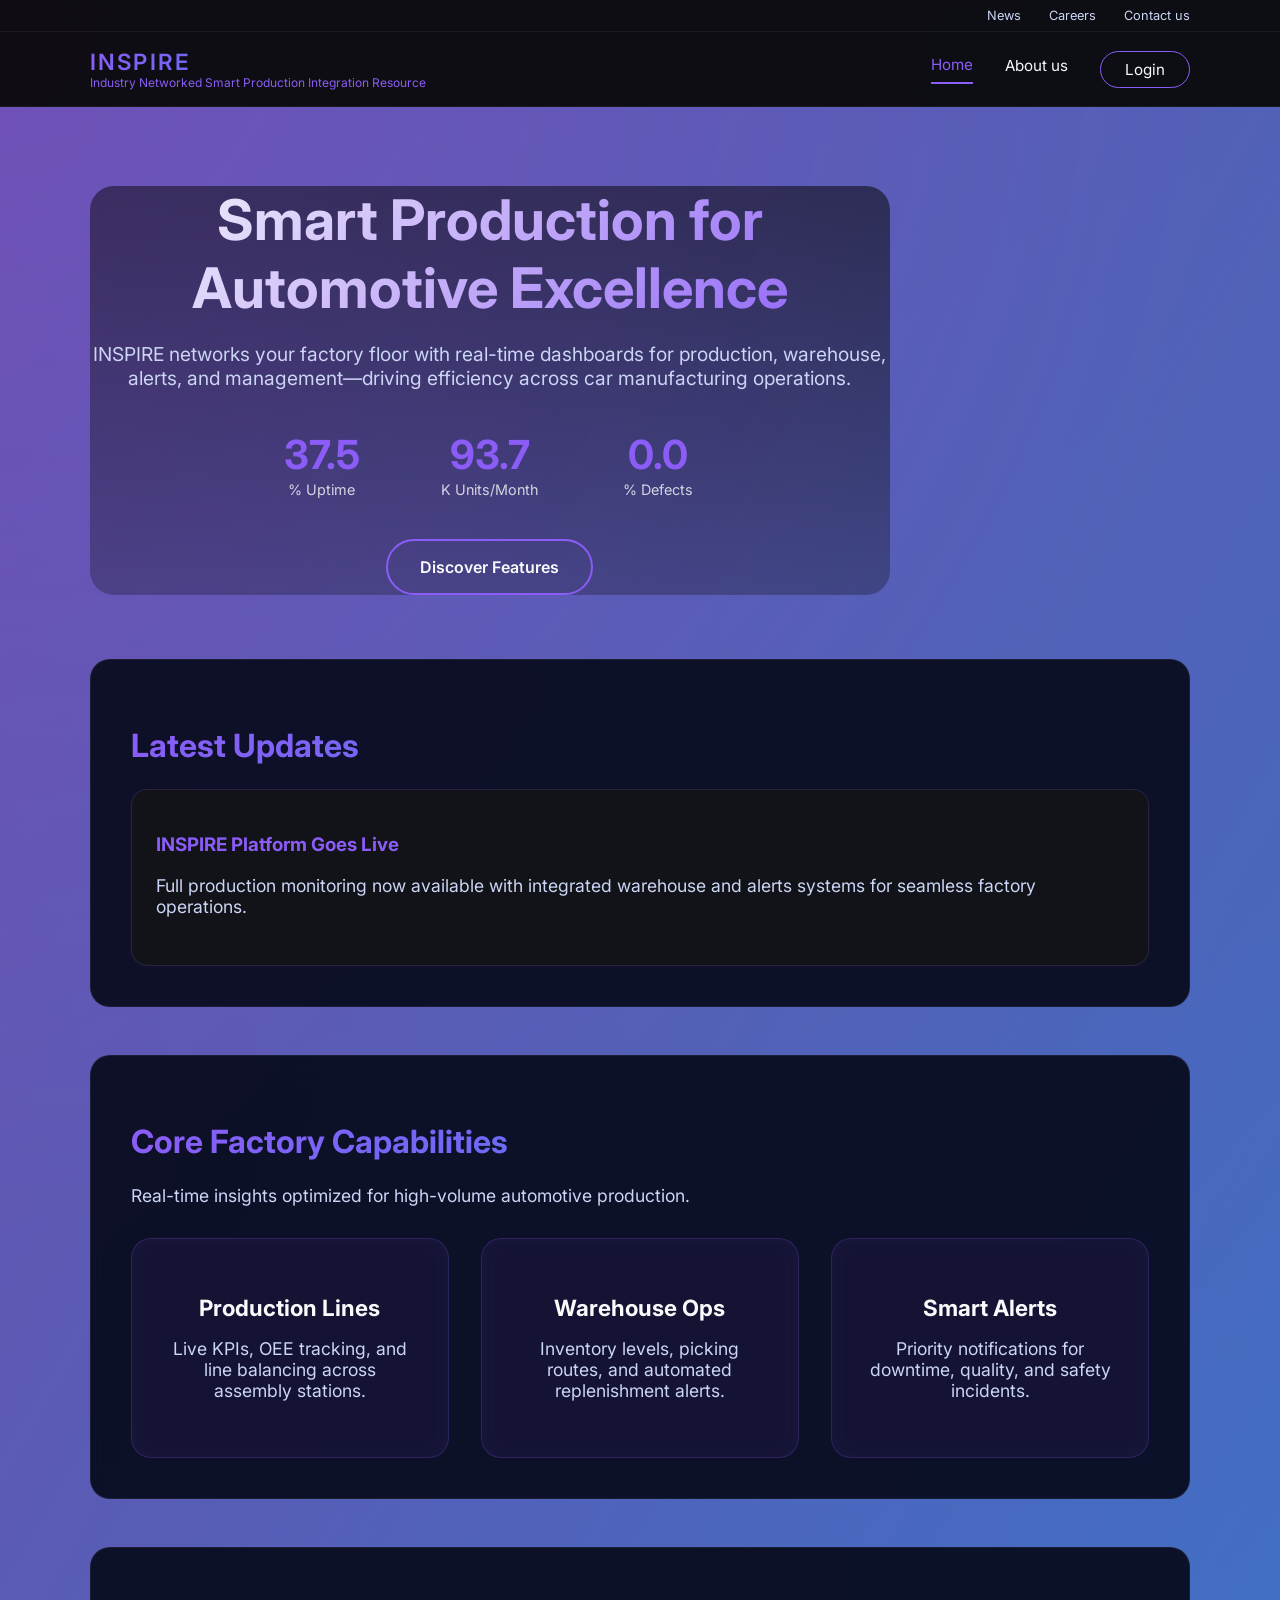
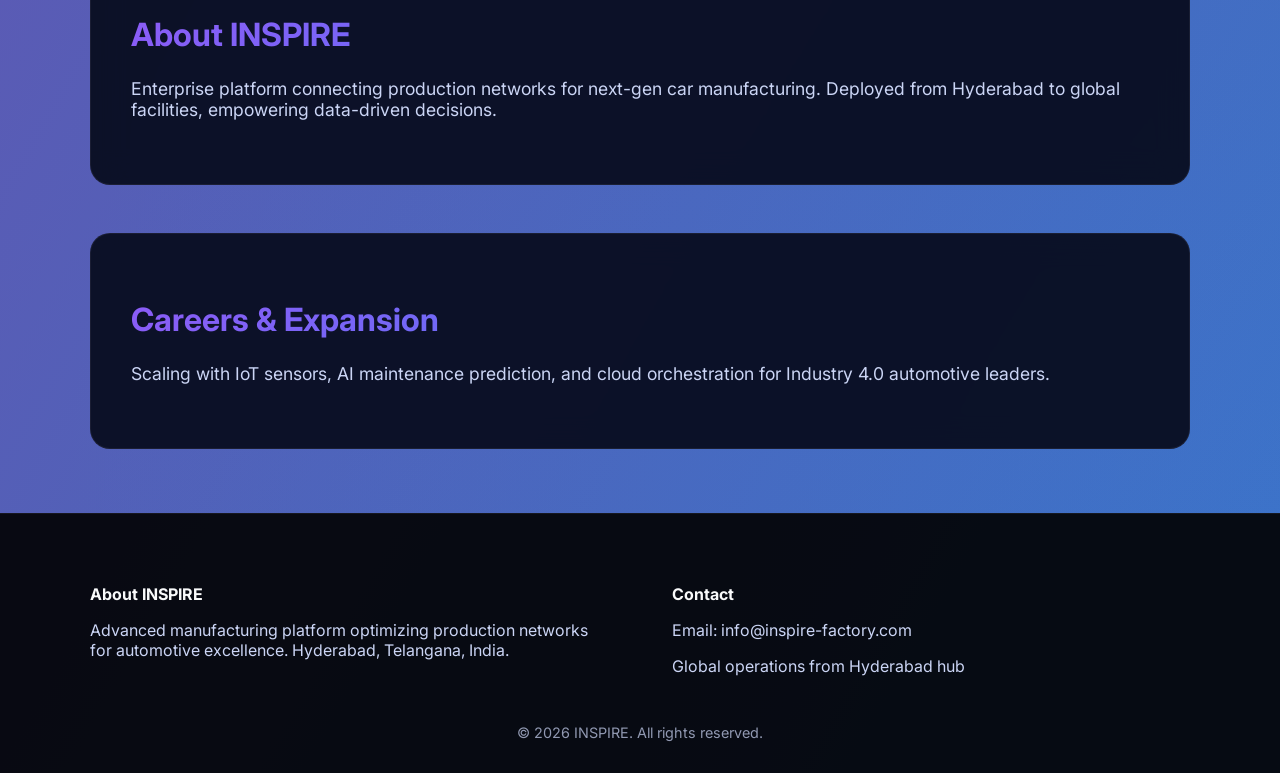
==== index.html @ c32d0c5f "trying to deploy" ====
<!DOCTYPE html>
<html lang="en">
<head>
    <meta charset="UTF-8">
    <title>INSPIRE – Industry Networked Smart Production Integration Resource</title>
    <!-- ✅ CO5: SEO Meta Tags -->
    <meta name="viewport" content="width=device-width, initial-scale=1.0">
    <meta name="description" content="INSPIRE: Real-time factory dashboard for automotive production monitoring, warehouse ops, smart alerts, and management. Hyderabad-based Industry 4.0 platform.">
    <meta name="keywords" content="factory dashboard, automotive manufacturing, IoT production, warehouse management, Industry 4.0, smart alerts">
    <meta name="author" content="INSPIRE Factory Network">
    <meta name="robots" content="index, follow">
    
    <!-- ✅ CO5: Open Graph / Social SEO -->
    <meta property="og:title" content="INSPIRE – Smart Factory Dashboard">
    <meta property="og:description" content="Real-time production, warehouse, and alerts for automotive manufacturing excellence.">
    <meta property="og:type" content="website">
    <meta property="og:url" content="https://inspire-factory.netlify.app/">
    
    <!-- ✅ CO5: PWA Manifest / Service Worker Ready -->
    <meta name="theme-color" content="#6b4fae">
    
    <link rel="stylesheet" href="../css/home.css">
    <link href="https://fonts.googleapis.com/css2?family=Inter:wght@300;400;500;600;700&display=swap" rel="stylesheet">
    
    <!-- ✅ CO5: Preload critical resources (performance/SEO) -->
    <link rel="preload" href="css/home.css" as="style">
    <link rel="preload" href="js/home.js" as="script">
</head>
<body>
    <!-- HEADER -->
    <header class="site-header">
        <!-- Utility bar -->
        <div class="utility-bar">
            <div class="utility-left"></div>
            <div class="utility-right">
                <a href="#news">News</a>
                <a href="#careers">Careers</a>
                <a href="#contact">Contact us</a>
            </div>
        </div>

        <!-- Main nav -->
        <div class="main-nav">
            <div class="brand">
                <span class="brand-acronym">INSPIRE</span>
                <span class="brand-full">Industry Networked Smart Production Integration Resource</span>
            </div>

            <nav class="nav-links">
                <a href="#" class="nav-link nav-active">Home</a>
                <a href="#about" class="nav-link">About us</a>
                <a href="login.html" class="nav-link nav-button">Login</a>
            </nav>
        </div>
    </header>

    <!-- MAIN CONTENT -->
    <main class="content">
        <!-- Hero -->
        <section class="hero-section">
            <div class="hero-bg-overlay"></div>
            <h1>Smart Production for Automotive Excellence</h1>
            <p>INSPIRE networks your factory floor with real-time dashboards for production, warehouse, alerts, and management—driving efficiency across car manufacturing operations.</p>
            <div class="hero-stats">
                <div class="stat-item">
                    <span class="stat-number" data-target="99.9">99.9</span><span>% Uptime</span>
                </div>
                <div class="stat-item">
                    <span class="stat-number" data-target="250">250</span><span>K Units/Month</span>
                </div>
                <div class="stat-item">
                    <span class="stat-number" data-target="0.1">0.1</span><span>% Defects</span>
                </div>
            </div>
            <div class="hero-actions">
                <a href="#features" class="btn-outline">Discover Features</a>
            </div>
        </section>

        <!-- News -->
        <section id="news" class="content-section">
            <h2>Latest Updates</h2>
            <article class="card news-card">
                <h3>INSPIRE Platform Goes Live</h3>
                <p>Full production monitoring now available with integrated warehouse and alerts systems for seamless factory operations.</p>
            </article>
        </section>

        <!-- Features -->
        <section id="features" class="content-section">
            <h2>Core Factory Capabilities</h2>
            <p>Real-time insights optimized for high-volume automotive production.</p>
            <div class="features-grid">
                <div class="feature-card">
                    <div class="feature-icon"></div>
                    <h3>Production Lines</h3>
                    <p>Live KPIs, OEE tracking, and line balancing across assembly stations.</p>
                </div>
                <div class="feature-card">
                    <div class="feature-icon"></div>
                    <h3>Warehouse Ops</h3>
                    <p>Inventory levels, picking routes, and automated replenishment alerts.</p>
                </div>
                <div class="feature-card">
                    <div class="feature-icon"></div>
                    <h3>Smart Alerts</h3>
                    <p>Priority notifications for downtime, quality, and safety incidents.</p>
                </div>
            </div>
        </section>

        <!-- About block -->
        <section id="about" class="content-section">
            <h2>About INSPIRE</h2>
            <p>Enterprise platform connecting production networks for next-gen car manufacturing. Deployed from Hyderabad to global facilities, empowering data-driven decisions.</p>
        </section>

        <!-- Careers placeholder -->
        <section id="careers" class="content-section">
            <h2>Careers & Expansion</h2>
            <p>Scaling with IoT sensors, AI maintenance prediction, and cloud orchestration for Industry 4.0 automotive leaders.</p>
        </section>
    </main>

    <!-- FOOTER -->
    <footer class="site-footer" id="contact">
        <div class="footer-columns">
            <div class="footer-column">
                <h4>About INSPIRE</h4>
                <p>Advanced manufacturing platform optimizing production networks for automotive excellence. Hyderabad, Telangana, India.</p>
            </div>
            <div class="footer-column">
                <h4>Contact</h4>
                <p>Email: info@inspire-factory.com</p>
                <p>Global operations from Hyderabad hub</p>
            </div>
        </div>
        <div class="footer-bottom">© 2026 INSPIRE. All rights reserved.</div>
    </footer>

    <!-- ✅ CO5: ES6 Module Import (modern JS) -->
    <script type="module" src="js/home.js"></script>
    
    <!-- ✅ CO5: Service Worker Registration (PWA/offline-ready) -->
    <script>
        // CO5: PWA Service Worker (progressive enhancement)
        if ('serviceWorker' in navigator) {
            window.addEventListener('load', () => {
                navigator.serviceWorker.register('/sw.js')
                    .then(reg => console.log('✅ SW registered:', reg))
                    .catch(err => console.log('SW failed:', err));
            });
        }
    </script>
</body>
</html>
---- css/home.css ----
:root {
    --bg-left: #6b4fae;
    --bg-right: #3a72c2;
    --surface: rgba(9, 13, 32, 0.95);
    --surface-alt: rgba(11, 15, 35, 0.96);
    --border-subtle: rgba(255, 255, 255, 0.06);
    --accent: #8B5CF6;
    --accent-strong: #d25bff;
    --text-main: #f9fafb;
    --text-muted: #cbd5f5;
    --font-main: 'Inter', system-ui, -apple-system, sans-serif;
}

*, *::before, *::after { box-sizing: border-box; }

body {
    margin: 0;
    min-height: 100vh;
    font-family: var(--font-main);
    color: var(--text-main);
    background: linear-gradient(120deg, var(--bg-left), var(--bg-right));
    display: flex;
    flex-direction: column;
    overflow-x: hidden;
}

a { color: inherit; text-decoration: none; }

/* HEADER (your structure preserved) */
.site-header {
    background: rgba(10, 10, 10, 0.95);
    backdrop-filter: blur(10px);
    border-bottom: 1px solid var(--border-subtle);
    position: fixed;
    top: 0;
    left: 0;
    right: 0;
    z-index: 100;
}

.utility-bar {
    display: flex;
    justify-content: space-between;
    align-items: center;
    padding: 0.5rem 7vw;
    font-size: 0.8rem;
    color: var(--text-muted);
    border-bottom: 1px solid var(--border-subtle);
}

.utility-right a {
    margin-left: 1.5rem;
    transition: color 0.3s ease;
}

.utility-right a:hover { color: var(--accent); }

.main-nav {
    padding: 1rem 7vw;
    display: flex;
    justify-content: space-between;
    align-items: center;
}

.brand {
    display: flex;
    flex-direction: column;
    font-weight: 600;
}

.brand-acronym {
    letter-spacing: 0.1em;
    text-transform: uppercase;
    font-size: 1.4rem;
    background: linear-gradient(135deg, var(--accent), #3B82F6);
    background-clip: text;
    -webkit-background-clip: text;
    -webkit-text-fill-color: transparent;
}

.hero-section h1 {
    font-size: clamp(2.2rem, 5vw, 3.5rem);
    margin-bottom: 1rem;
    background: linear-gradient(135deg, var(--text-main), var(--accent));
    background-clip: text;
    -webkit-background-clip: text;
    -webkit-text-fill-color: transparent;
}

.content-section h2 {
    font-size: 2rem;
    margin-bottom: 1.5rem;
    background: linear-gradient(135deg, var(--accent), #3B82F6);
    background-clip: text;
    -webkit-background-clip: text;
    -webkit-text-fill-color: transparent;
}

.brand-full {
    font-size: 0.75rem;
    color: var(--accent);
    font-weight: 400;
}

.nav-links {
    display: flex;
    align-items: center;
    gap: 2rem;
    font-size: 0.95rem;
}

.nav-link {
    color: var(--text-main);
    padding-bottom: 0.5rem;
    position: relative;
    transition: all 0.3s ease;
}

.nav-link:hover { color: var(--accent); }

.nav-active {
    color: var(--accent);
    border-bottom: 2px solid var(--accent);
}

.nav-button {
    padding: 0.5rem 1.5rem;
    border-radius: 50px;
    border: 1.5px solid var(--accent);
    transition: all 0.3s ease;
}

.nav-button:hover {
    background: var(--accent);
    color: #0a0a0a;
}

/* MAIN CONTENT */
.content {
    padding: 140px 7vw 4rem;
    flex: 1;
    background: radial-gradient(circle at top left, rgba(139, 92, 246, 0.15), transparent 50%),
                radial-gradient(circle at bottom right, rgba(59, 130, 246, 0.15), transparent 50%);
}

.hero-section {
    position: relative;
    margin-bottom: 4rem;
    max-width: 800px;
    text-align: center;
    animation: fadeInUp 1s ease-out;
}

.hero-bg-overlay {
    position: absolute;
    top: 0;
    left: 0;
    right: 0;
    bottom: 0;
    background: linear-gradient(rgba(10,10,10,0.6), rgba(10,10,10,0.3)), 
                url('../images/home-bg.jpg') center/cover no-repeat;
    z-index: -1;
    border-radius: 24px;
    animation: bgShift 15s ease-in-out infinite;
}

@keyframes bgShift {
    0%, 100% { transform: scale(1); }
    50% { transform: scale(1.05); }
}

.hero-section h1 {
    font-size: clamp(2.2rem, 5vw, 3.5rem);
    margin-bottom: 1rem;
    background: linear-gradient(135deg, var(--text-main), var(--accent));
    -webkit-background-clip: text;
    -webkit-text-fill-color: transparent;
}

.hero-section p {
    font-size: 1.2rem;
    color: var(--text-muted);
    margin-bottom: 2.5rem;
}

.hero-stats {
    display: flex;
    gap: 3rem;
    justify-content: center;
    margin-bottom: 2.5rem;
    flex-wrap: wrap;
}

.stat-item {
    text-align: center;
    min-width: 120px;
}

.stat-number {
    font-size: 2.5rem;
    font-weight: 700;
    color: var(--accent);
    display: block;
}

.stat-item span:last-child {
    font-size: 0.9rem;
    opacity: 0.8;
}

.hero-actions {
    display: flex;
    gap: 1.5rem;
    justify-content: center;
    flex-wrap: wrap;
}

.btn-solid, .btn-outline {
    padding: 1rem 2rem;
    border-radius: 50px;
    font-weight: 600;
    font-size: 1rem;
    transition: all 0.3s ease;
    border: 2px solid var(--accent);
}

.btn-solid {
    background: linear-gradient(135deg, var(--accent), #3B82F6);
    color: #0a0a0a;
    box-shadow: 0 10px 30px rgba(139,92,246,0.4);
}

.btn-solid:hover { transform: translateY(-3px); box-shadow: 0 15px 40px rgba(139,92,246,0.6); }

.btn-outline {
    background: transparent;
    color: var(--text-main);
}

.btn-outline:hover { background: rgba(139,92,246,0.1); }

/* Sections */
.content-section {
    margin-top: 3rem;
    background: var(--surface);
    backdrop-filter: blur(15px);
    border-radius: 20px;
    padding: 2.5rem;
    border: 1px solid var(--border-subtle);
    transition: all 0.4s ease;
}

.content-section:hover { transform: translateY(-5px); box-shadow: 0 20px 50px rgba(0,0,0,0.3); }

.content-section h2 {
    font-size: 2rem;
    margin-bottom: 1.5rem;
    background: linear-gradient(135deg, var(--accent), #3B82F6);
    -webkit-background-clip: text;
    -webkit-text-fill-color: transparent;
}

.content-section p {
    font-size: 1.1rem;
    color: var(--text-muted);
    margin-bottom: 1.5rem;
}

.card {
    padding: 1.5rem;
    border-radius: 16px;
    background: rgba(20,20,20,0.8);
    border: 1px solid rgba(139,92,246,0.2);
}

.news-card h3 { color: var(--accent); }

.features-grid {
    display: grid;
    grid-template-columns: repeat(auto-fit, minmax(300px, 1fr));
    gap: 2rem;
    margin-top: 2rem;
}

.feature-card {
    padding: 2rem;
    border-radius: 20px;
    background: rgba(139,92,246,0.1);
    backdrop-filter: blur(10px);
    border: 1px solid rgba(139,92,246,0.2);
    text-align: center;
    transition: all 0.3s ease;
}

.feature-card:hover {
    transform: translateY(-10px);
    border-color: var(--accent);
    box-shadow: 0 20px 40px rgba(139,92,246,0.3);
}

.feature-icon {
    font-size: 3.5rem;
    margin-bottom: 1rem;
}

.feature-card h3 {
    font-size: 1.4rem;
    margin-bottom: 1rem;
    color: var(--text-main);
}

/* FOOTER (your structure) */
.site-footer {
    background: rgba(0,0,0,0.9);
    padding: 3rem 7vw 2rem;
    color: var(--text-muted);
    border-top: 1px solid var(--border-subtle);
}

.footer-columns {
    display: flex;
    gap: 4rem;
    margin-bottom: 2rem;
    flex-wrap: wrap;
}

.footer-column {
    flex: 1;
    min-width: 250px;
}

.footer-column h4 {
    color: var(--text-main);
    margin-bottom: 1rem;
}

.footer-bottom {
    text-align: center;
    opacity: 0.7;
    font-size: 0.9rem;
}

/* Animations */
@keyframes fadeInUp {
    from { opacity: 0; transform: translateY(40px); }
    to { opacity: 1; transform: translateY(0); }
}

/* Responsive */
@media (max-width: 768px) {
    .nav-links { gap: 1rem; }
    .hero-stats { flex-direction: column; align-items: center; }
    .hero-actions { flex-direction: column; align-items: center; }
    .features-grid { grid-template-columns: 1fr; }
    .footer-columns { flex-direction: column; gap: 2rem; }
}
---- css/home.css ----
:root {
    --bg-left: #6b4fae;
    --bg-right: #3a72c2;
    --surface: rgba(9, 13, 32, 0.95);
    --surface-alt: rgba(11, 15, 35, 0.96);
    --border-subtle: rgba(255, 255, 255, 0.06);
    --accent: #8B5CF6;
    --accent-strong: #d25bff;
    --text-main: #f9fafb;
    --text-muted: #cbd5f5;
    --font-main: 'Inter', system-ui, -apple-system, sans-serif;
}

*, *::before, *::after { box-sizing: border-box; }

body {
    margin: 0;
    min-height: 100vh;
    font-family: var(--font-main);
    color: var(--text-main);
    background: linear-gradient(120deg, var(--bg-left), var(--bg-right));
    display: flex;
    flex-direction: column;
    overflow-x: hidden;
}

a { color: inherit; text-decoration: none; }

/* HEADER (your structure preserved) */
.site-header {
    background: rgba(10, 10, 10, 0.95);
    backdrop-filter: blur(10px);
    border-bottom: 1px solid var(--border-subtle);
    position: fixed;
    top: 0;
    left: 0;
    right: 0;
    z-index: 100;
}

.utility-bar {
    display: flex;
    justify-content: space-between;
    align-items: center;
    padding: 0.5rem 7vw;
    font-size: 0.8rem;
    color: var(--text-muted);
    border-bottom: 1px solid var(--border-subtle);
}

.utility-right a {
    margin-left: 1.5rem;
    transition: color 0.3s ease;
}

.utility-right a:hover { color: var(--accent); }

.main-nav {
    padding: 1rem 7vw;
    display: flex;
    justify-content: space-between;
    align-items: center;
}

.brand {
    display: flex;
    flex-direction: column;
    font-weight: 600;
}

.brand-acronym {
    letter-spacing: 0.1em;
    text-transform: uppercase;
    font-size: 1.4rem;
    background: linear-gradient(135deg, var(--accent), #3B82F6);
    background-clip: text;
    -webkit-background-clip: text;
    -webkit-text-fill-color: transparent;
}

.hero-section h1 {
    font-size: clamp(2.2rem, 5vw, 3.5rem);
    margin-bottom: 1rem;
    background: linear-gradient(135deg, var(--text-main), var(--accent));
    background-clip: text;
    -webkit-background-clip: text;
    -webkit-text-fill-color: transparent;
}

.content-section h2 {
    font-size: 2rem;
    margin-bottom: 1.5rem;
    background: linear-gradient(135deg, var(--accent), #3B82F6);
    background-clip: text;
    -webkit-background-clip: text;
    -webkit-text-fill-color: transparent;
}

.brand-full {
    font-size: 0.75rem;
    color: var(--accent);
    font-weight: 400;
}

.nav-links {
    display: flex;
    align-items: center;
    gap: 2rem;
    font-size: 0.95rem;
}

.nav-link {
    color: var(--text-main);
    padding-bottom: 0.5rem;
    position: relative;
    transition: all 0.3s ease;
}

.nav-link:hover { color: var(--accent); }

.nav-active {
    color: var(--accent);
    border-bottom: 2px solid var(--accent);
}

.nav-button {
    padding: 0.5rem 1.5rem;
    border-radius: 50px;
    border: 1.5px solid var(--accent);
    transition: all 0.3s ease;
}

.nav-button:hover {
    background: var(--accent);
    color: #0a0a0a;
}

/* MAIN CONTENT */
.content {
    padding: 140px 7vw 4rem;
    flex: 1;
    background: radial-gradient(circle at top left, rgba(139, 92, 246, 0.15), transparent 50%),
                radial-gradient(circle at bottom right, rgba(59, 130, 246, 0.15), transparent 50%);
}

.hero-section {
    position: relative;
    margin-bottom: 4rem;
    max-width: 800px;
    text-align: center;
    animation: fadeInUp 1s ease-out;
}

.hero-bg-overlay {
    position: absolute;
    top: 0;
    left: 0;
    right: 0;
    bottom: 0;
    background: linear-gradient(rgba(10,10,10,0.6), rgba(10,10,10,0.3)), 
                url('../images/home-bg.jpg') center/cover no-repeat;
    z-index: -1;
    border-radius: 24px;
    animation: bgShift 15s ease-in-out infinite;
}

@keyframes bgShift {
    0%, 100% { transform: scale(1); }
    50% { transform: scale(1.05); }
}

.hero-section h1 {
    font-size: clamp(2.2rem, 5vw, 3.5rem);
    margin-bottom: 1rem;
    background: linear-gradient(135deg, var(--text-main), var(--accent));
    -webkit-background-clip: text;
    -webkit-text-fill-color: transparent;
}

.hero-section p {
    font-size: 1.2rem;
    color: var(--text-muted);
    margin-bottom: 2.5rem;
}

.hero-stats {
    display: flex;
    gap: 3rem;
    justify-content: center;
    margin-bottom: 2.5rem;
    flex-wrap: wrap;
}

.stat-item {
    text-align: center;
    min-width: 120px;
}

.stat-number {
    font-size: 2.5rem;
    font-weight: 700;
    color: var(--accent);
    display: block;
}

.stat-item span:last-child {
    font-size: 0.9rem;
    opacity: 0.8;
}

.hero-actions {
    display: flex;
    gap: 1.5rem;
    justify-content: center;
    flex-wrap: wrap;
}

.btn-solid, .btn-outline {
    padding: 1rem 2rem;
    border-radius: 50px;
    font-weight: 600;
    font-size: 1rem;
    transition: all 0.3s ease;
    border: 2px solid var(--accent);
}

.btn-solid {
    background: linear-gradient(135deg, var(--accent), #3B82F6);
    color: #0a0a0a;
    box-shadow: 0 10px 30px rgba(139,92,246,0.4);
}

.btn-solid:hover { transform: translateY(-3px); box-shadow: 0 15px 40px rgba(139,92,246,0.6); }

.btn-outline {
    background: transparent;
    color: var(--text-main);
}

.btn-outline:hover { background: rgba(139,92,246,0.1); }

/* Sections */
.content-section {
    margin-top: 3rem;
    background: var(--surface);
    backdrop-filter: blur(15px);
    border-radius: 20px;
    padding: 2.5rem;
    border: 1px solid var(--border-subtle);
    transition: all 0.4s ease;
}

.content-section:hover { transform: translateY(-5px); box-shadow: 0 20px 50px rgba(0,0,0,0.3); }

.content-section h2 {
    font-size: 2rem;
    margin-bottom: 1.5rem;
    background: linear-gradient(135deg, var(--accent), #3B82F6);
    -webkit-background-clip: text;
    -webkit-text-fill-color: transparent;
}

.content-section p {
    font-size: 1.1rem;
    color: var(--text-muted);
    margin-bottom: 1.5rem;
}

.card {
    padding: 1.5rem;
    border-radius: 16px;
    background: rgba(20,20,20,0.8);
    border: 1px solid rgba(139,92,246,0.2);
}

.news-card h3 { color: var(--accent); }

.features-grid {
    display: grid;
    grid-template-columns: repeat(auto-fit, minmax(300px, 1fr));
    gap: 2rem;
    margin-top: 2rem;
}

.feature-card {
    padding: 2rem;
    border-radius: 20px;
    background: rgba(139,92,246,0.1);
    backdrop-filter: blur(10px);
    border: 1px solid rgba(139,92,246,0.2);
    text-align: center;
    transition: all 0.3s ease;
}

.feature-card:hover {
    transform: translateY(-10px);
    border-color: var(--accent);
    box-shadow: 0 20px 40px rgba(139,92,246,0.3);
}

.feature-icon {
    font-size: 3.5rem;
    margin-bottom: 1rem;
}

.feature-card h3 {
    font-size: 1.4rem;
    margin-bottom: 1rem;
    color: var(--text-main);
}

/* FOOTER (your structure) */
.site-footer {
    background: rgba(0,0,0,0.9);
    padding: 3rem 7vw 2rem;
    color: var(--text-muted);
    border-top: 1px solid var(--border-subtle);
}

.footer-columns {
    display: flex;
    gap: 4rem;
    margin-bottom: 2rem;
    flex-wrap: wrap;
}

.footer-column {
    flex: 1;
    min-width: 250px;
}

.footer-column h4 {
    color: var(--text-main);
    margin-bottom: 1rem;
}

.footer-bottom {
    text-align: center;
    opacity: 0.7;
    font-size: 0.9rem;
}

/* Animations */
@keyframes fadeInUp {
    from { opacity: 0; transform: translateY(40px); }
    to { opacity: 1; transform: translateY(0); }
}

/* Responsive */
@media (max-width: 768px) {
    .nav-links { gap: 1rem; }
    .hero-stats { flex-direction: column; align-items: center; }
    .hero-actions { flex-direction: column; align-items: center; }
    .features-grid { grid-template-columns: 1fr; }
    .footer-columns { flex-direction: column; gap: 2rem; }
}
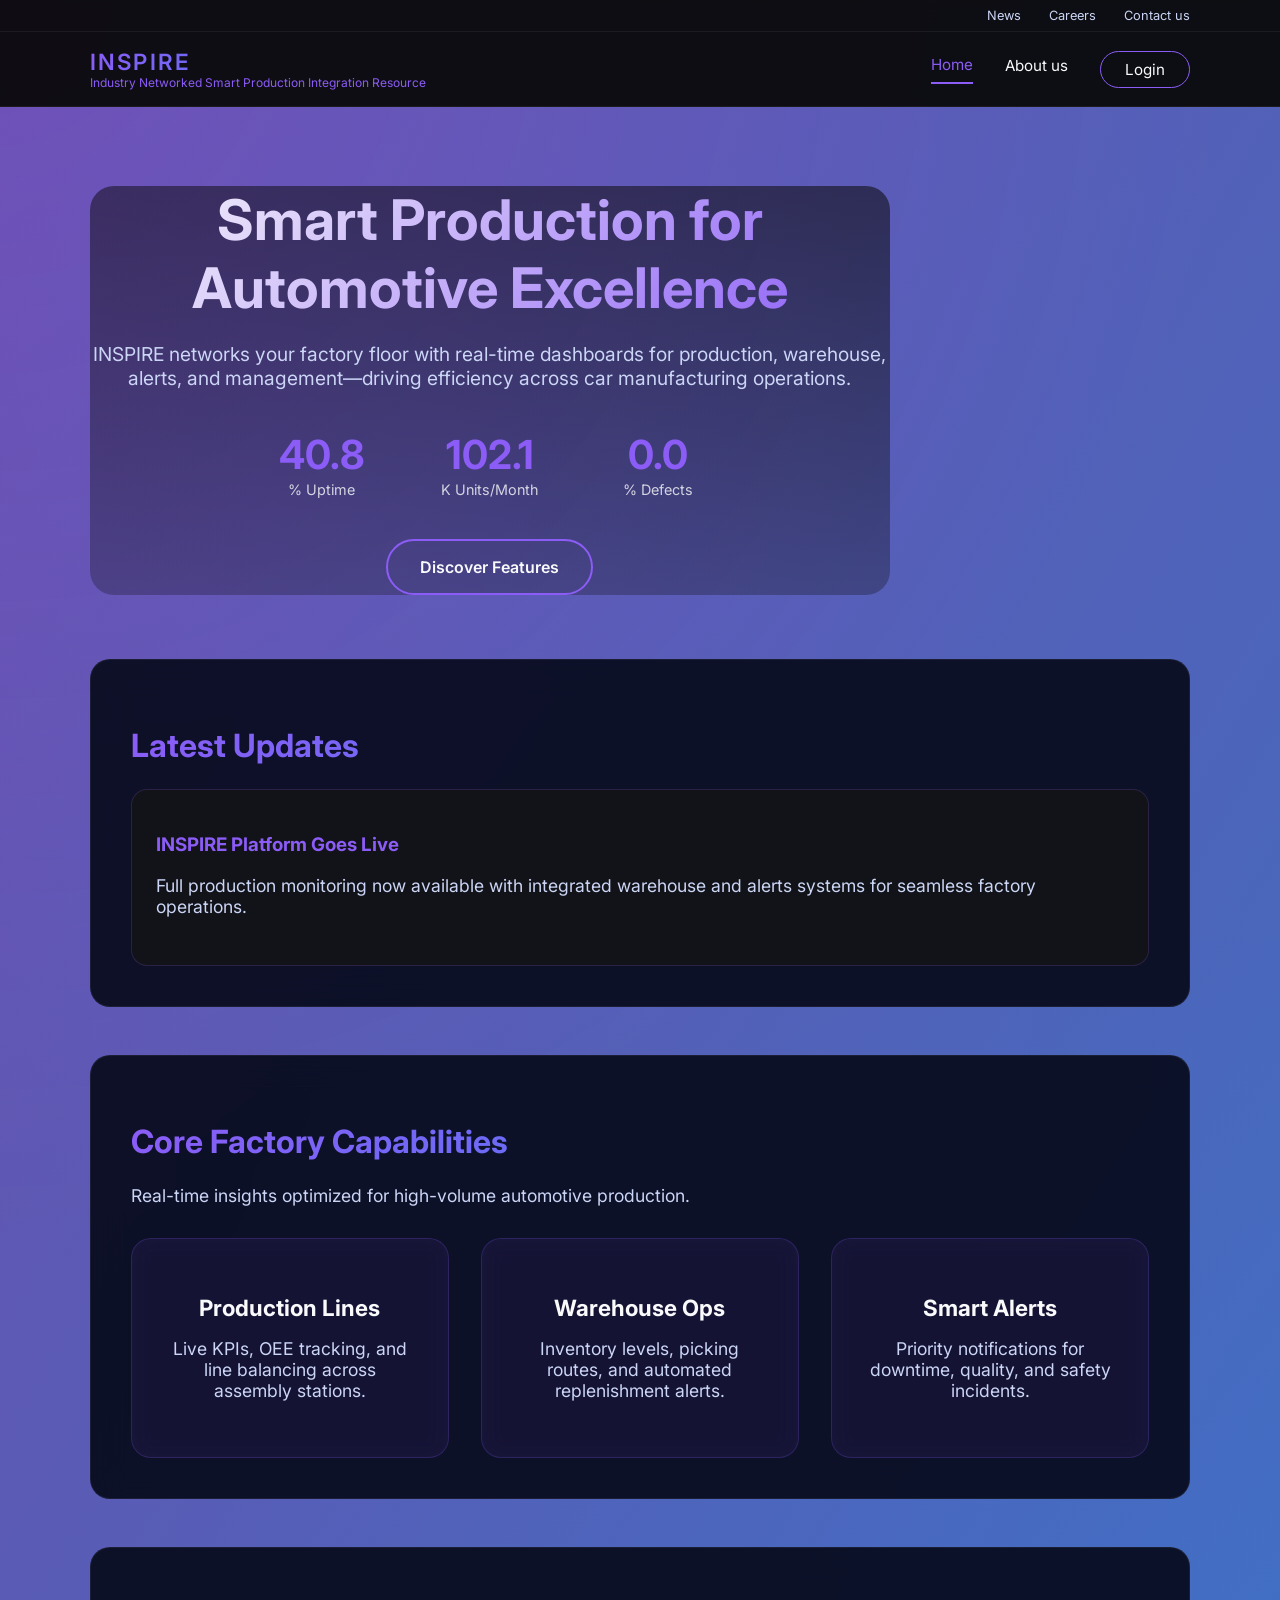
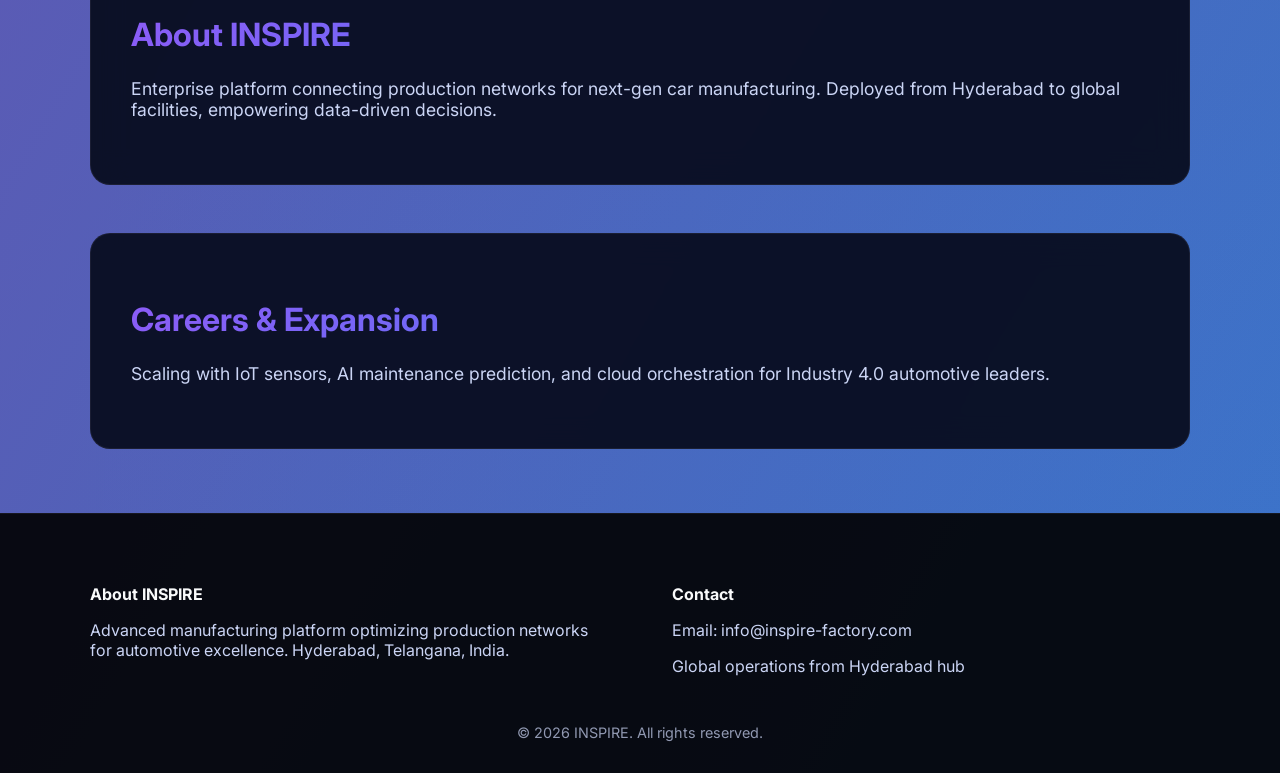
==== commit 48bc8851: "csss" ====
--- a/index.html
+++ b/index.html
@@ -23,7 +23,7 @@
     <link href="https://fonts.googleapis.com/css2?family=Inter:wght@300;400;500;600;700&display=swap" rel="stylesheet">
     
     <!-- ✅ CO5: Preload critical resources (performance/SEO) -->
-    <link rel="preload" href="css/home.css" as="style">
+    <link rel="stylesheet" href="css/home.css" as="style">
     <link rel="preload" href="js/home.js" as="script">
 </head>
 <body>
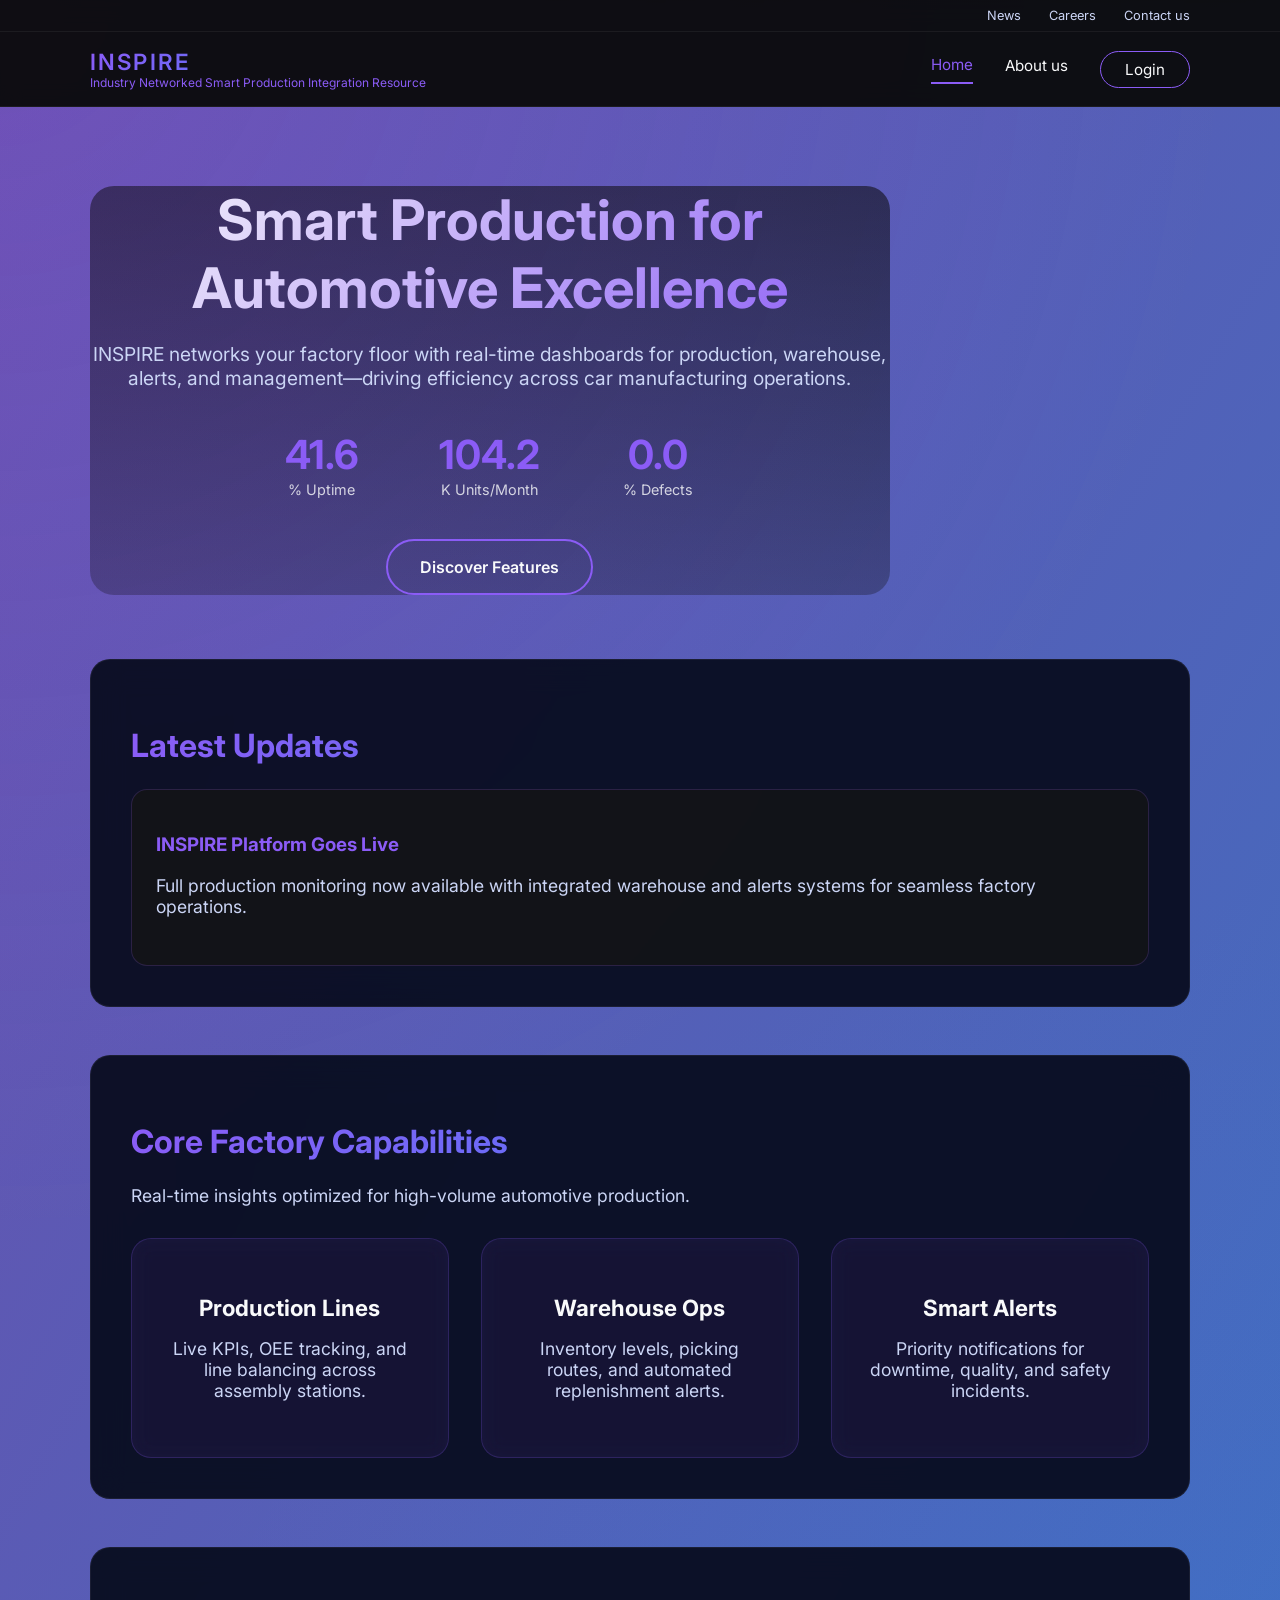
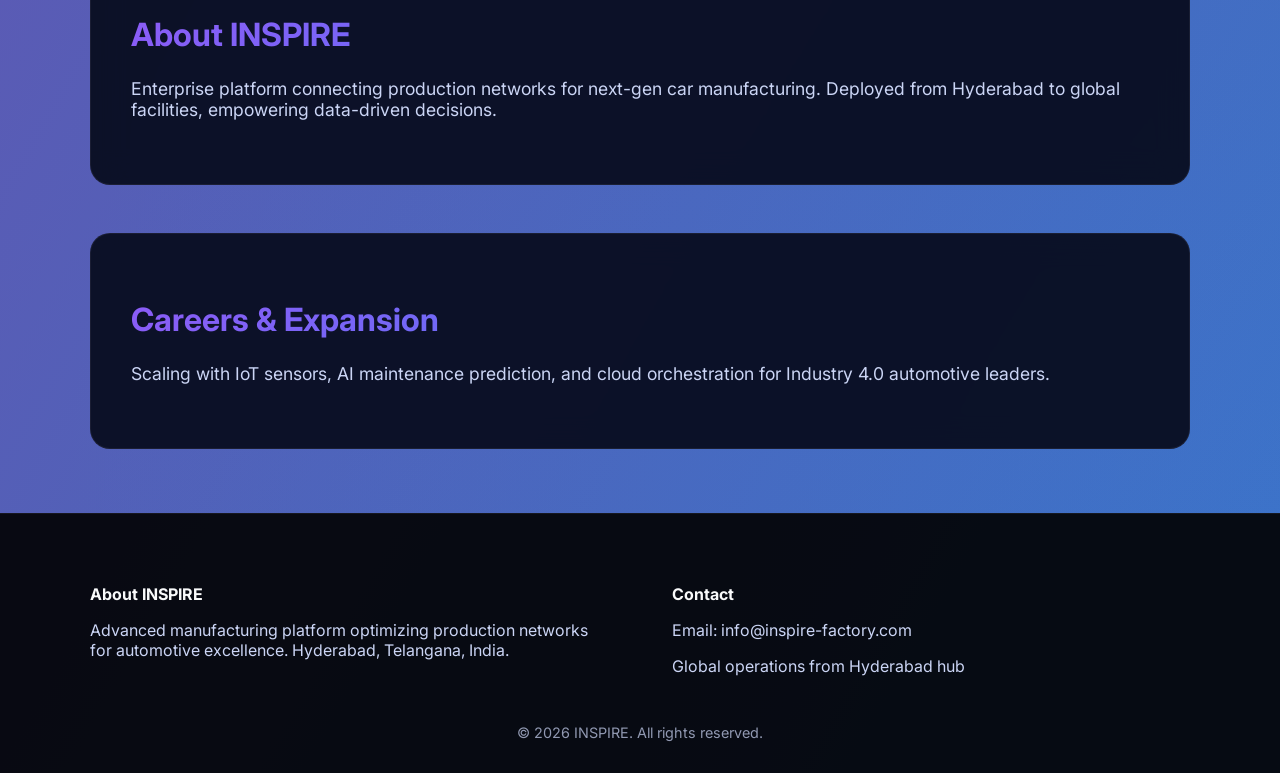
==== commit 8209b0da: "trying" ====
--- a/index.html
+++ b/index.html
@@ -23,8 +23,8 @@
     <link href="https://fonts.googleapis.com/css2?family=Inter:wght@300;400;500;600;700&display=swap" rel="stylesheet">
     
     <!-- ✅ CO5: Preload critical resources (performance/SEO) -->
-    <link rel="stylesheet" href="css/home.css" as="style">
-    <link rel="preload" href="js/home.js" as="script">
+    <link rel="stylesheet" href="../css/home.css" as="style">
+    <link rel="preload" href="../js/home.js" as="script">
 </head>
 <body>
     <!-- HEADER -->
@@ -139,7 +139,7 @@
     </footer>
 
     <!-- ✅ CO5: ES6 Module Import (modern JS) -->
-    <script type="module" src="js/home.js"></script>
+    <script type="module" src="../js/home.js"></script>
     
     <!-- ✅ CO5: Service Worker Registration (PWA/offline-ready) -->
     <script>
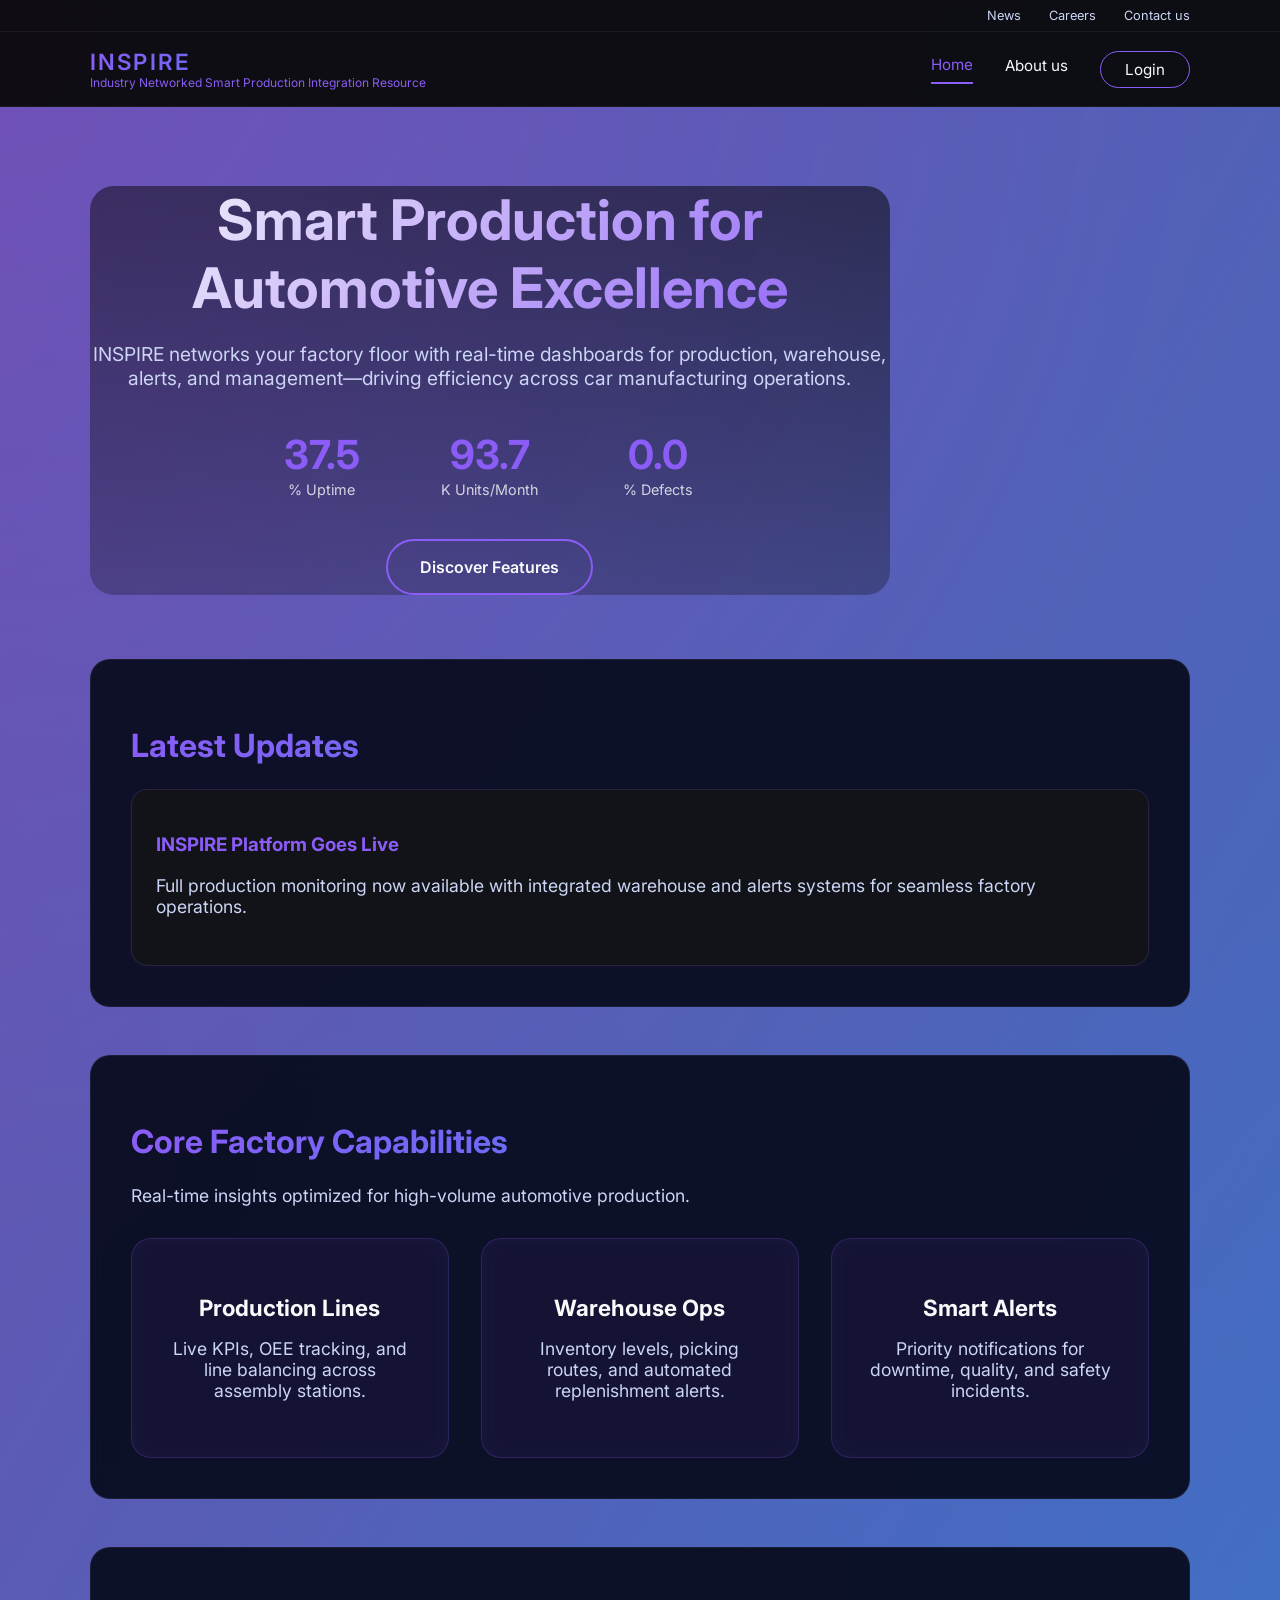
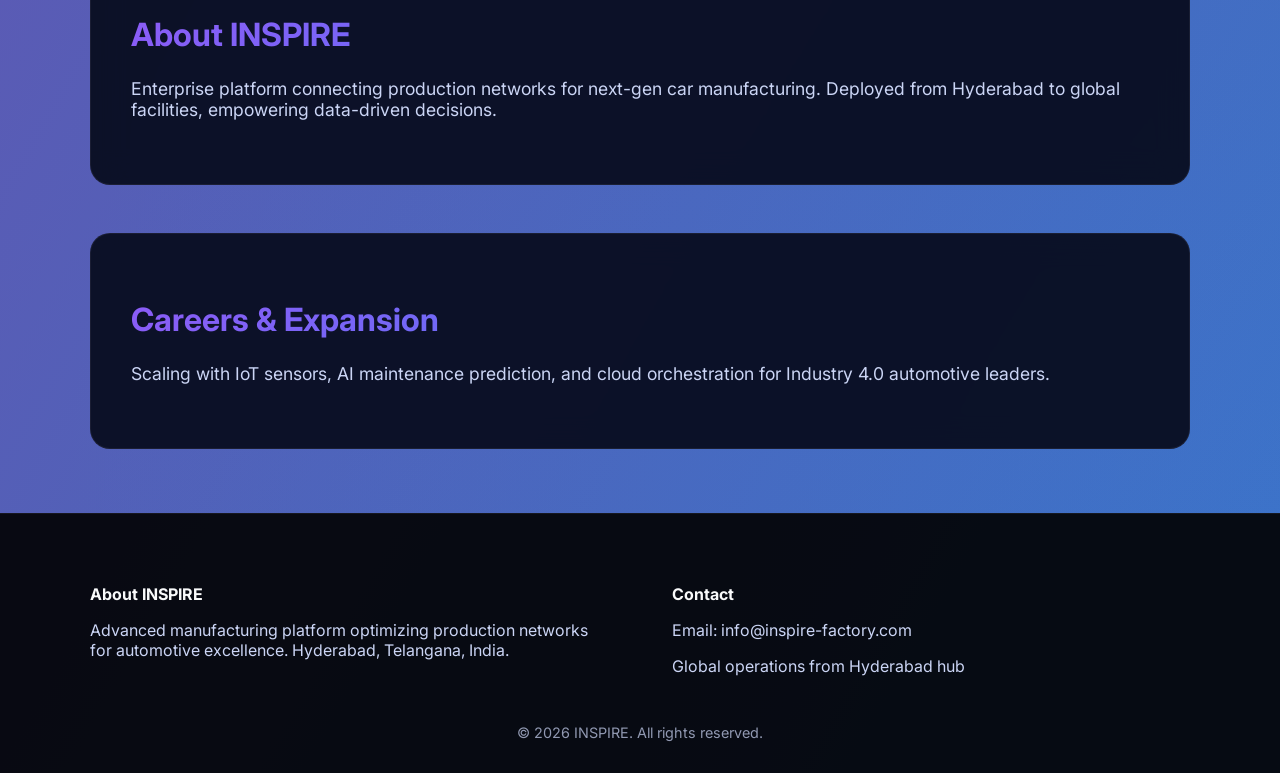
==== commit d8ae0676: "commtint "Fix: Update resource paths in index.html for correct loading"" ====
--- a/index.html
+++ b/index.html
@@ -18,6 +18,8 @@
     
     <!-- ✅ CO5: PWA Manifest / Service Worker Ready -->
     <meta name="theme-color" content="#6b4fae">
+    <base href="/SEM-2-Project-INSPIRE-/">
+
     
     <link rel="stylesheet" href="../css/home.css">
     <link href="https://fonts.googleapis.com/css2?family=Inter:wght@300;400;500;600;700&display=swap" rel="stylesheet">
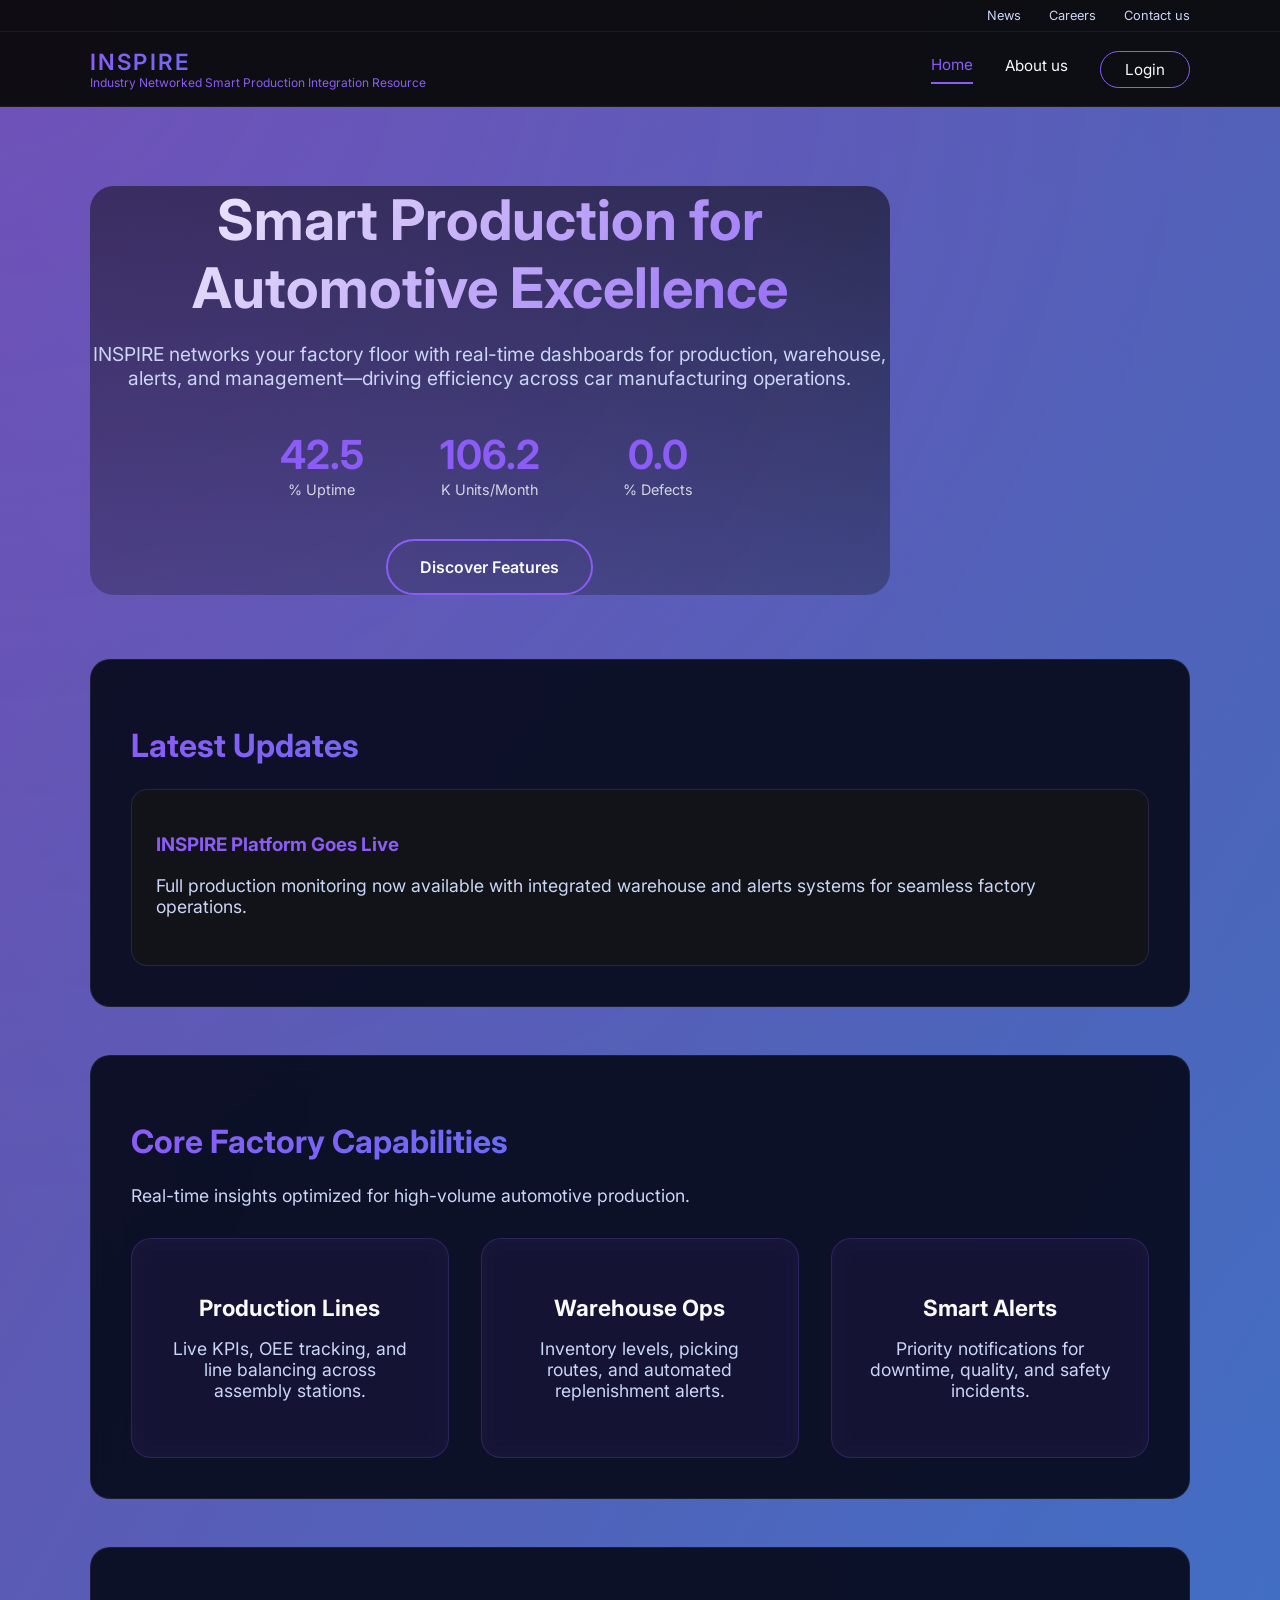
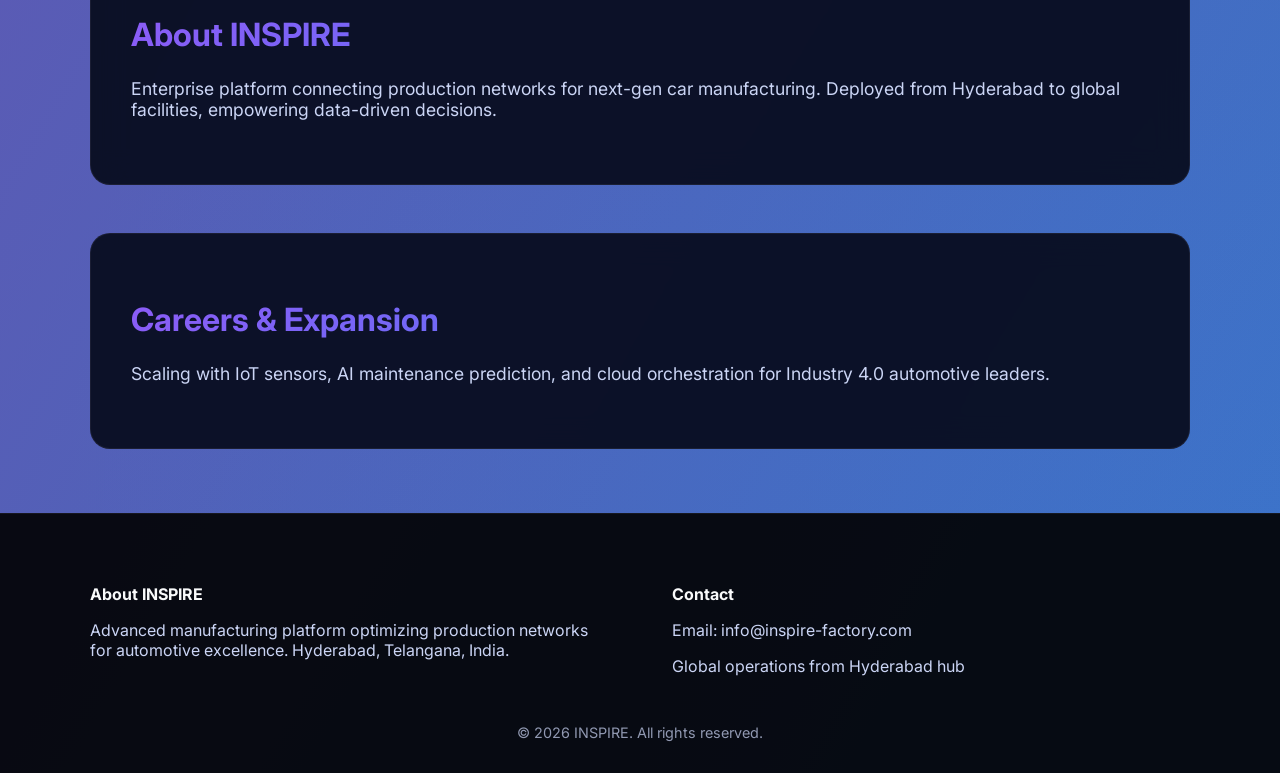
==== commit 3c46ec30: "deploying" ====
--- a/index.html
+++ b/index.html
@@ -25,8 +25,7 @@
     <link href="https://fonts.googleapis.com/css2?family=Inter:wght@300;400;500;600;700&display=swap" rel="stylesheet">
     
     <!-- ✅ CO5: Preload critical resources (performance/SEO) -->
-    <link rel="stylesheet" href="../css/home.css" as="style">
-    <link rel="preload" href="../js/home.js" as="script">
+   
 </head>
 <body>
     <!-- HEADER -->
@@ -148,8 +147,7 @@
         // CO5: PWA Service Worker (progressive enhancement)
         if ('serviceWorker' in navigator) {
             window.addEventListener('load', () => {
-                navigator.serviceWorker.register('/sw.js')
-                    .then(reg => console.log('✅ SW registered:', reg))
+                    then(reg => console.log('✅ SW registered:', reg))
                     .catch(err => console.log('SW failed:', err));
             });
         }
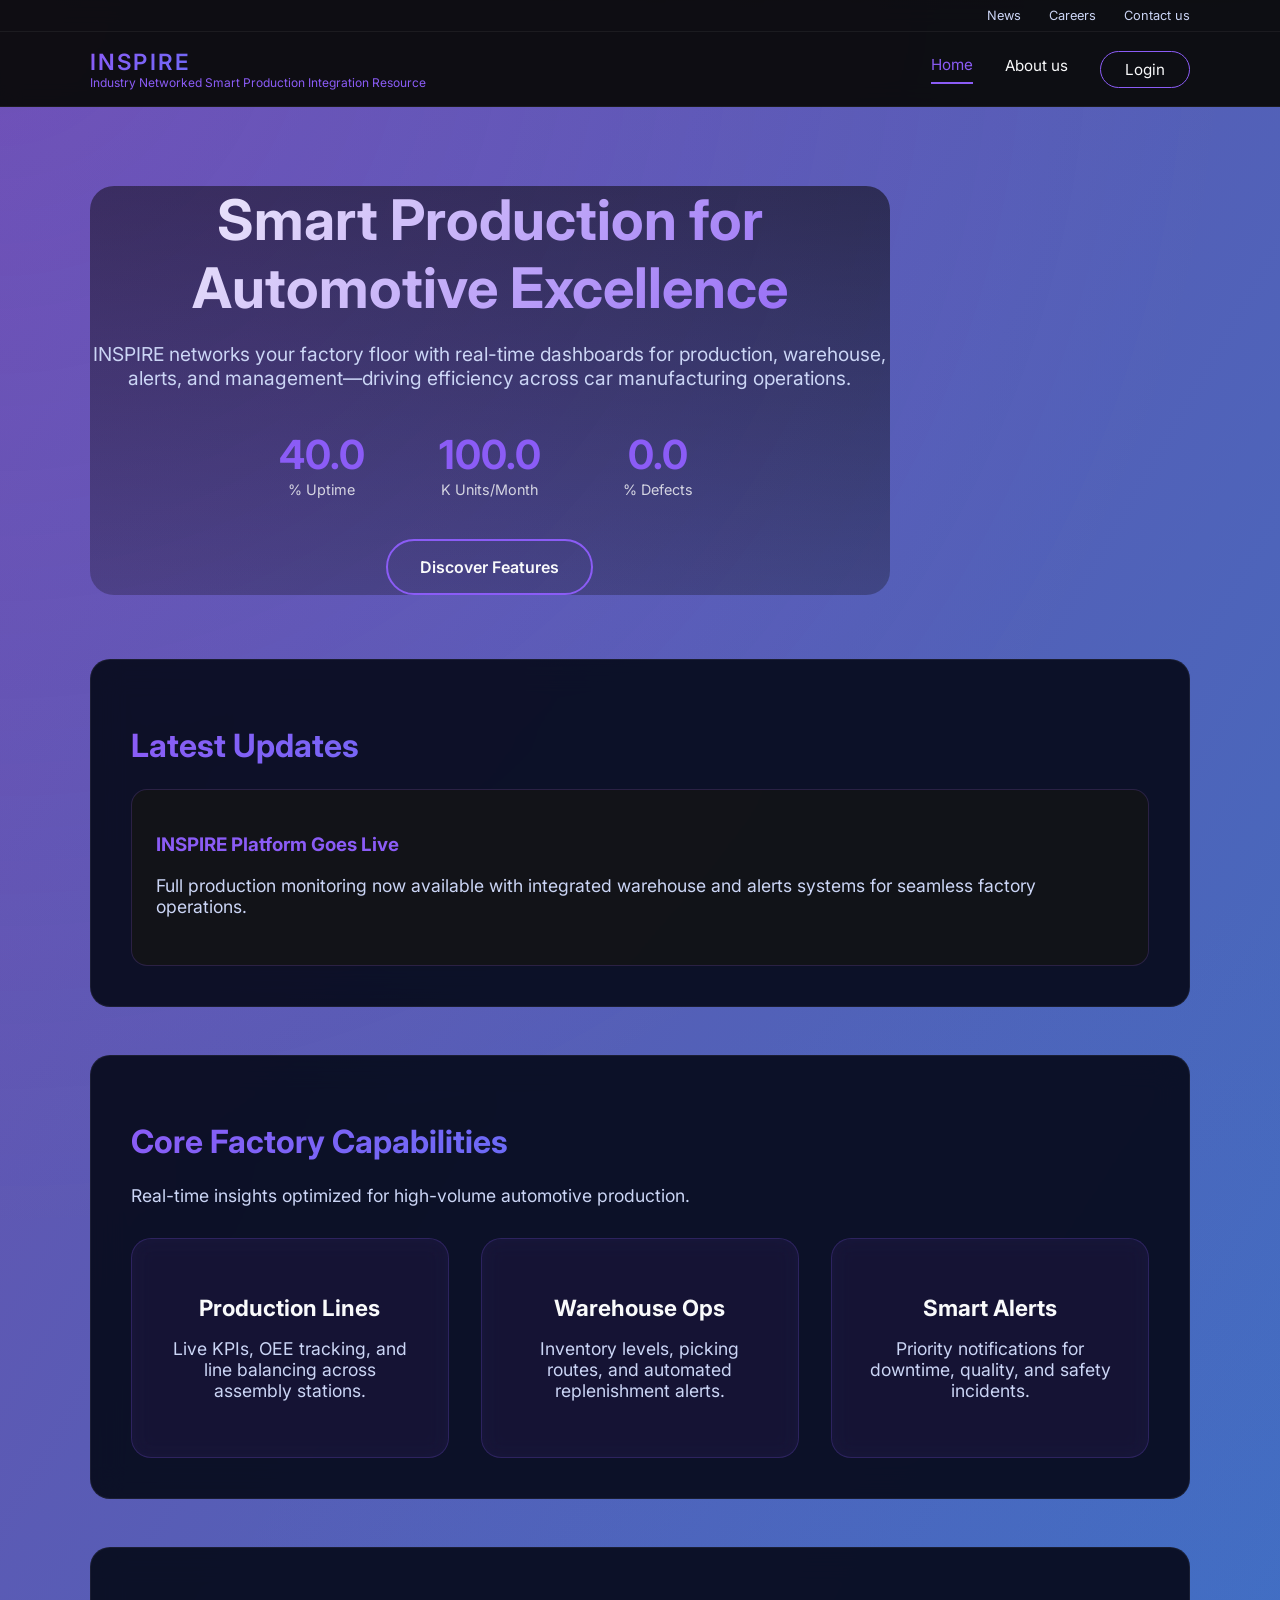
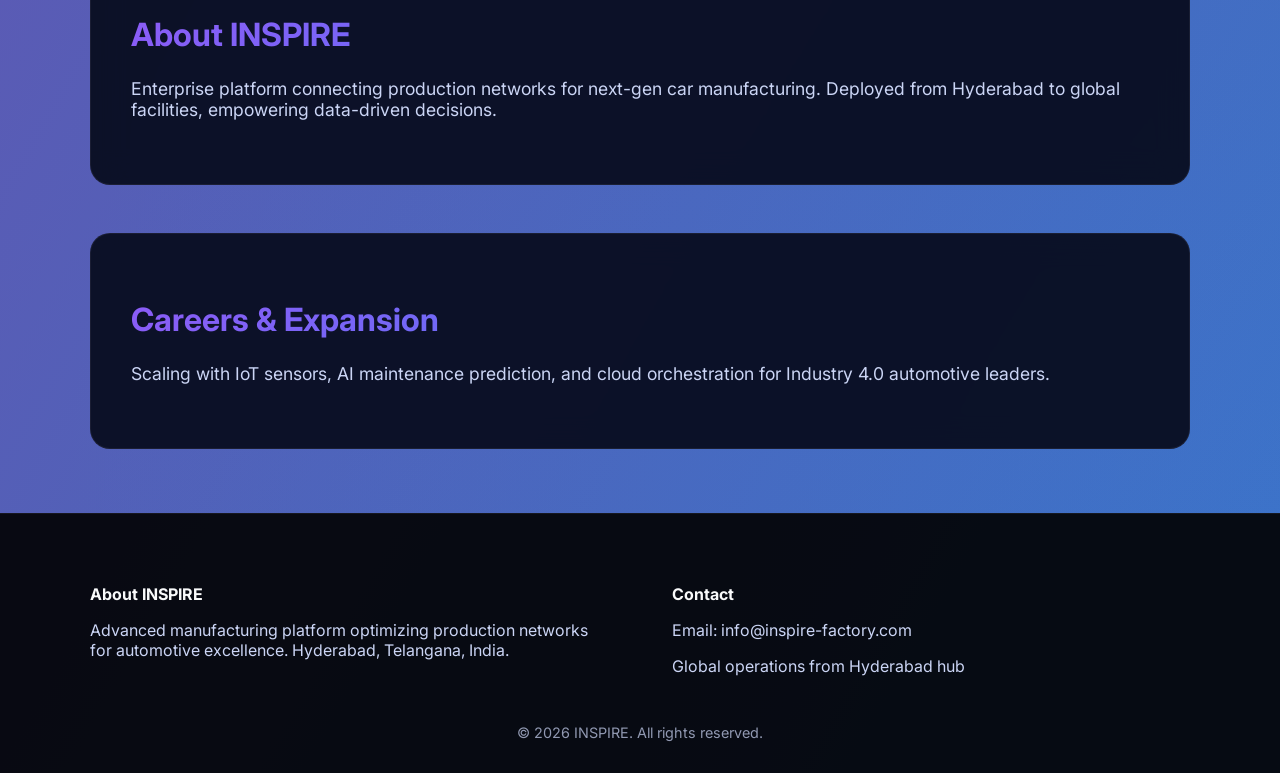
==== commit 13b0cffd: "trying to commit changes to index.html with the message "Fix: Update resource paths in index.html fo" ====
--- a/index.html
+++ b/index.html
@@ -140,7 +140,7 @@
     </footer>
 
     <!-- ✅ CO5: ES6 Module Import (modern JS) -->
-    <script type="module" src="../js/home.js"></script>
+    <script  src="../js/home.js"></script>
     
     <!-- ✅ CO5: Service Worker Registration (PWA/offline-ready) -->
     <script>
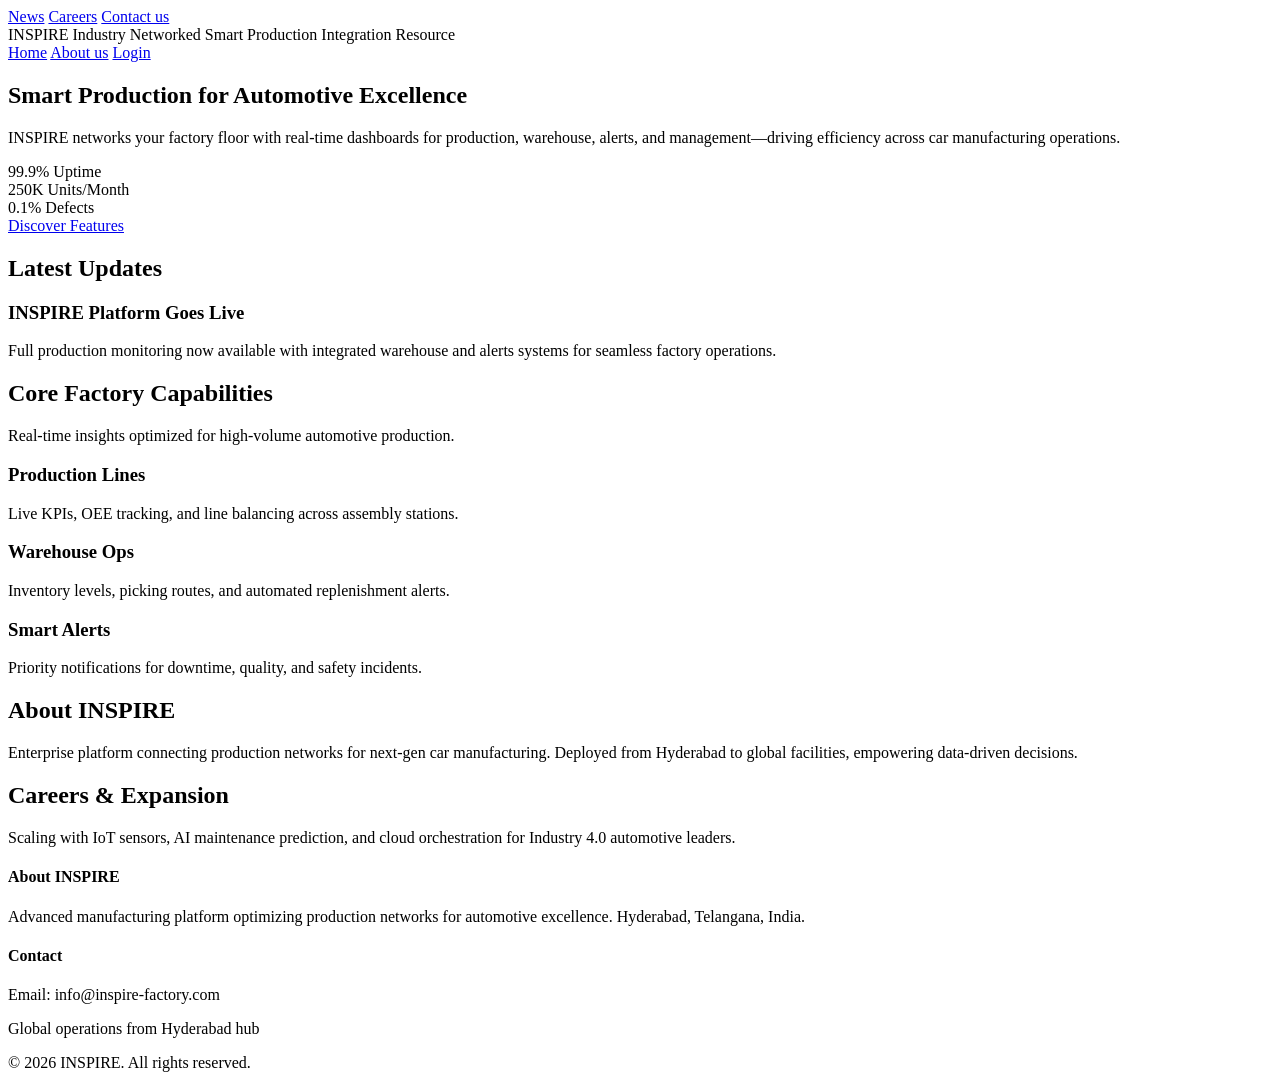
==== commit aa8fc362: "commit" ====
--- a/index.html
+++ b/index.html
@@ -21,7 +21,7 @@
     <base href="/SEM-2-Project-INSPIRE-/">
 
     
-    <link rel="stylesheet" href="../css/home.css">
+    <link rel="stylesheet" href="./css/home.css">
     <link href="https://fonts.googleapis.com/css2?family=Inter:wght@300;400;500;600;700&display=swap" rel="stylesheet">
     
     <!-- ✅ CO5: Preload critical resources (performance/SEO) -->
@@ -140,7 +140,7 @@
     </footer>
 
     <!-- ✅ CO5: ES6 Module Import (modern JS) -->
-    <script  src="../js/home.js"></script>
+    <script  src="./js/home.js"></script>
     
     <!-- ✅ CO5: Service Worker Registration (PWA/offline-ready) -->
     <script>
